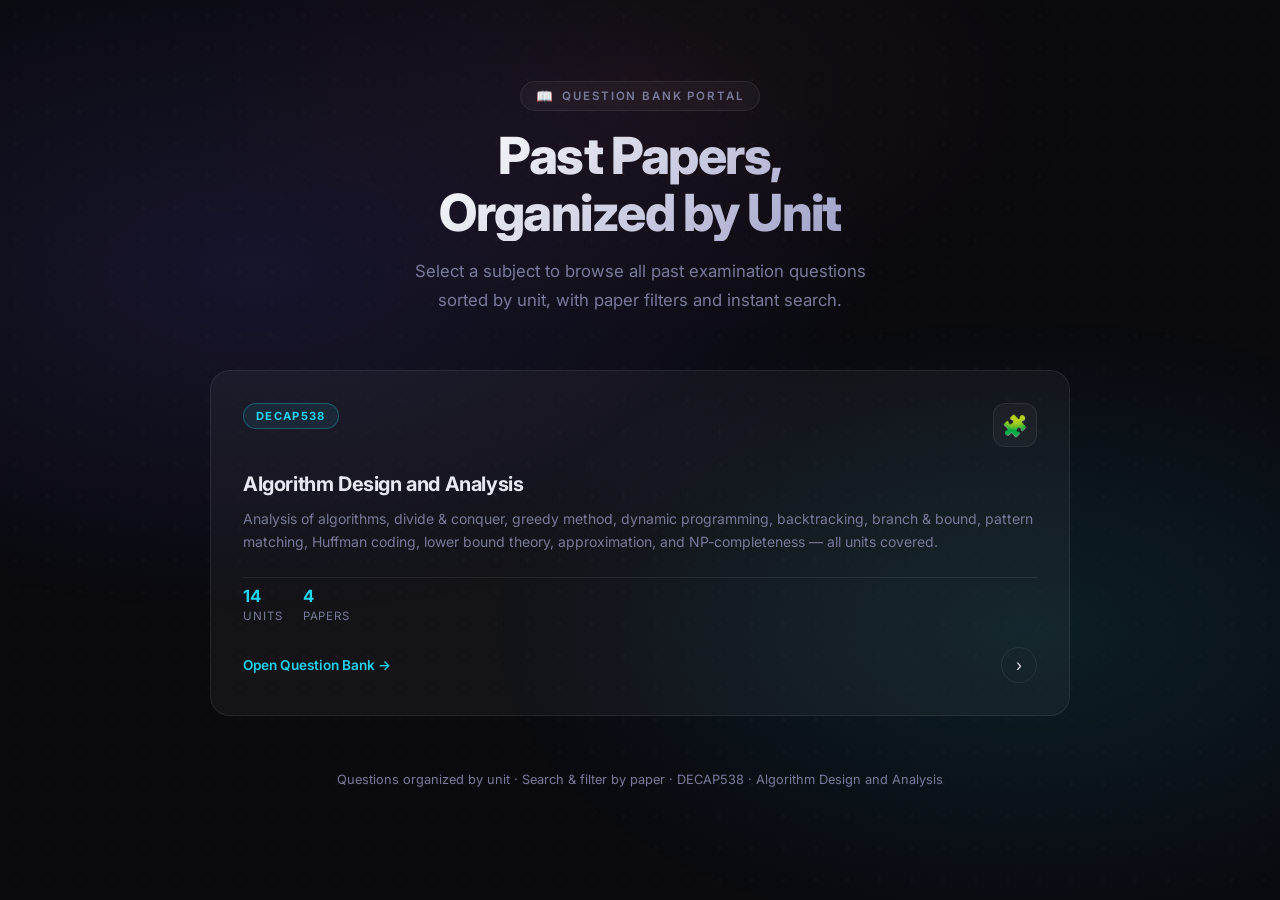
==== index.html @ adc1d6e7 "Add files via upload" ====
<!DOCTYPE html>
<html lang="en">
<head>
  <meta charset="UTF-8" />
  <meta name="viewport" content="width=device-width, initial-scale=1.0" />
  <title>Question Bank Portal</title>
  <link rel="preconnect" href="https://fonts.googleapis.com" />
  <link rel="preconnect" href="https://fonts.gstatic.com" crossorigin />
  <link href="https://fonts.googleapis.com/css2?family=Inter:wght@300;400;500;600;700;800&display=swap" rel="stylesheet" />
  <style>
*, *::before, *::after { box-sizing: border-box; margin: 0; padding: 0; }

    :root {
      --bg:         #0a0a0f;
      --surface:    rgba(255,255,255,0.04);
      --border:     rgba(255,255,255,0.08);
      --border-h:   rgba(255,255,255,0.18);
      --text:       #e8e8f0;
      --muted:      #7a7a9a;
      --accent1:    #7c6aff;   /* violet – Maths */
      --accent2:    #22d3ee;   /* cyan   – Data Structures */
      --accent3:    #f59e0b;   /* amber  – Java */
      --accent4:    #34d399;   /* emerald – Big Data */
      --glow1:      rgba(124,106,255,0.18);
      --glow2:      rgba(34,211,238,0.18);
      --glow3:      rgba(245,158,11,0.18);
      --glow4:      rgba(52,211,153,0.18);
      --accent5:    #38bdf8;   /* sky blue - Cloud Computing */
      --glow5:      rgba(56,189,248,0.18);
      --accent6:    #c084fc;   /* violet   - Web Technologies */
      --glow6:      rgba(192,132,252,0.18);
      --accent7:    #f43f5e;   /* rose - Analytical Skills */
      --glow7:      rgba(244,63,94,0.18);
    }

    html { scroll-behavior: smooth; }

    body {
      font-family: 'Inter', system-ui, sans-serif;
      background: var(--bg);
      color: var(--text);
      min-height: 100vh;
      display: flex;
      flex-direction: column;
      align-items: center;
      justify-content: center;
      padding: 2rem 1.5rem 4rem;
      overflow-x: hidden;
    }

    /* ── Animated mesh background ── */
    body::before {
      content: '';
      position: fixed;
      inset: 0;
      z-index: 0;
      background:
        radial-gradient(ellipse 70% 55% at 20% 30%, rgba(124,106,255,0.12) 0%, transparent 70%),
        radial-gradient(ellipse 60% 50% at 80% 70%, rgba(34,211,238,0.10) 0%, transparent 70%),
        radial-gradient(ellipse 50% 40% at 50% 10%, rgba(255,100,150,0.06) 0%, transparent 70%);
      animation: meshDrift 14s ease-in-out infinite alternate;
      pointer-events: none;
    }

    @keyframes meshDrift {
      from { transform: translateY(0) scale(1); }
      to   { transform: translateY(-24px) scale(1.04); }
    }

    /* ── Grid dots overlay ── */
    body::after {
      content: '';
      position: fixed;
      inset: 0;
      z-index: 0;
      background-image: radial-gradient(rgba(255,255,255,0.04) 1px, transparent 1px);
      background-size: 32px 32px;
      pointer-events: none;
    }

    /* ── Layout wrapper ── */
    .portal {
      position: relative;
      z-index: 1;
      width: 100%;
      max-width: 860px;
      display: flex;
      flex-direction: column;
      align-items: center;
      gap: 3.5rem;
    }

    /* ── Hero heading ── */
    .hero {
      text-align: center;
      display: flex;
      flex-direction: column;
      align-items: center;
      gap: 1rem;
    }

    .hero-eyebrow {
      display: inline-flex;
      align-items: center;
      gap: 0.5rem;
      font-size: 0.72rem;
      font-weight: 600;
      letter-spacing: 0.16em;
      text-transform: uppercase;
      color: var(--muted);
      border: 1px solid var(--border);
      border-radius: 99px;
      padding: 0.35rem 0.9rem;
      background: var(--surface);
    }

    .hero-eyebrow span { font-size: 0.85rem; }

    .hero h1 {
      font-size: clamp(2rem, 5vw, 3.2rem);
      font-weight: 800;
      letter-spacing: -0.03em;
      line-height: 1.12;
      background: linear-gradient(135deg, #ffffff 0%, #a0a0c8 100%);
      -webkit-background-clip: text;
      -webkit-text-fill-color: transparent;
      background-clip: text;
    }

    .hero p {
      font-size: 1.05rem;
      color: var(--muted);
      max-width: 480px;
      line-height: 1.7;
    }

    /* ── Cards grid ── */
    .cards {
      display: grid;
      grid-template-columns: repeat(auto-fit, minmax(280px, 1fr));
      gap: 1.5rem;
      width: 100%;
    }

    /* ── Individual card ── */
    .subject-card {
      position: relative;
      display: flex;
      flex-direction: column;
      gap: 1.5rem;
      padding: 2rem;
      background: var(--surface);
      border: 1px solid var(--border);
      border-radius: 20px;
      text-decoration: none;
      color: var(--text);
      overflow: hidden;
      cursor: pointer;
      transition:
        transform 0.35s cubic-bezier(0.22,0.68,0,1.2),
        border-color 0.3s ease,
        box-shadow 0.3s ease;
    }

    /* Glow blob inside each card */
    .subject-card::before {
      content: '';
      position: absolute;
      width: 260px;
      height: 260px;
      border-radius: 50%;
      top: -80px;
      right: -80px;
      filter: blur(80px);
      opacity: 0;
      transition: opacity 0.4s ease;
      pointer-events: none;
    }

    .subject-card.maths::before   { background: var(--glow1); }
    .subject-card.ds::before      { background: var(--glow2); }
    .subject-card.java::before    { background: var(--glow3); }
    .subject-card.bd::before      { background: var(--glow4); }
    .subject-card.cc::before      { background: var(--glow5); }
    .subject-card.web::before     { background: var(--glow6); }
    .subject-card.as::before      { background: var(--glow7); }

    .subject-card:hover {
      transform: translateY(-8px) scale(1.01);
      border-color: var(--border-h);
    }

    .subject-card.maths:hover { box-shadow: 0 24px 60px rgba(124,106,255,0.2); }
    .subject-card.ds:hover    { box-shadow: 0 24px 60px rgba(34,211,238,0.18); }
    .subject-card.java:hover  { box-shadow: 0 24px 60px rgba(245,158,11,0.18); }
    .subject-card.bd:hover    { box-shadow: 0 24px 60px rgba(52,211,153,0.18); }
    .subject-card.cc:hover    { box-shadow: 0 24px 60px rgba(56,189,248,0.18); }
    .subject-card.web:hover   { box-shadow: 0 24px 60px rgba(192,132,252,0.20); }
    .subject-card.as:hover    { box-shadow: 0 24px 60px rgba(244,63,94,0.20); }

    .subject-card:hover::before { opacity: 1; }

    /* Top section: badge + icon */
    .card-top {
      display: flex;
      align-items: flex-start;
      justify-content: space-between;
    }

    .course-badge {
      font-size: 0.7rem;
      font-weight: 700;
      letter-spacing: 0.12em;
      text-transform: uppercase;
      padding: 0.3rem 0.75rem;
      border-radius: 99px;
      border: 1px solid;
    }

    .maths .course-badge {
      color: var(--accent1);
      border-color: rgba(124,106,255,0.3);
      background: rgba(124,106,255,0.08);
    }

    .ds .course-badge {
      color: var(--accent2);
      border-color: rgba(34,211,238,0.3);
      background: rgba(34,211,238,0.08);
    }

    .java .course-badge {
      color: var(--accent3);
      border-color: rgba(245,158,11,0.3);
      background: rgba(245,158,11,0.08);
    }

    .bd .course-badge {
      color: var(--accent4);
      border-color: rgba(52,211,153,0.3);
      background: rgba(52,211,153,0.08);
    }

    .cc .course-badge {
      color: var(--accent5);
      border-color: rgba(56,189,248,0.3);
      background: rgba(56,189,248,0.08);
    }

    .web .course-badge {
      color: var(--accent6);
      border-color: rgba(192,132,252,0.3);
      background: rgba(192,132,252,0.08);
    }

    .as .course-badge {
      color: var(--accent7);
      border-color: rgba(244,63,94,0.3);
      background: rgba(244,63,94,0.08);
    }

    .card-icon {
      width: 44px;
      height: 44px;
      border-radius: 12px;
      border: 1px solid var(--border);
      background: var(--surface);
      display: flex;
      align-items: center;
      justify-content: center;
      font-size: 1.3rem;
      flex-shrink: 0;
    }

    /* Body */
    .card-body { display: flex; flex-direction: column; gap: 0.6rem; }

    .card-title {
      font-size: 1.25rem;
      font-weight: 700;
      letter-spacing: -0.02em;
      line-height: 1.3;
    }

    .card-desc {
      font-size: 0.875rem;
      color: var(--muted);
      line-height: 1.65;
    }

    /* Stats row */
    .card-stats {
      display: flex;
      gap: 1.25rem;
      padding-top: 0.5rem;
      border-top: 1px solid var(--border);
    }

    .stat {
      display: flex;
      flex-direction: column;
      gap: 0.15rem;
    }

    .stat-val {
      font-size: 1.05rem;
      font-weight: 700;
    }

    .maths .stat-val { color: var(--accent1); }
    .ds    .stat-val { color: var(--accent2); }
    .java  .stat-val { color: var(--accent3); }
    .bd    .stat-val { color: var(--accent4); }
    .cc    .stat-val { color: var(--accent5); }
    .web   .stat-val { color: var(--accent6); }
    .as    .stat-val { color: var(--accent7); }

    .stat-key {
      font-size: 0.72rem;
      color: var(--muted);
      text-transform: uppercase;
      letter-spacing: 0.08em;
    }

    /* CTA row */
    .card-cta {
      display: flex;
      align-items: center;
      justify-content: space-between;
      margin-top: auto;
    }

    .cta-label {
      font-size: 0.85rem;
      font-weight: 600;
    }

    .maths .cta-label { color: var(--accent1); }
    .ds    .cta-label { color: var(--accent2); }
    .java  .cta-label { color: var(--accent3); }
    .bd    .cta-label { color: var(--accent4); }
    .cc    .cta-label { color: var(--accent5); }
    .web   .cta-label { color: var(--accent6); }
    .as    .cta-label { color: var(--accent7); }

    .cta-arrow {
      width: 36px;
      height: 36px;
      border-radius: 50%;
      border: 1px solid var(--border);
      display: flex;
      align-items: center;
      justify-content: center;
      font-size: 1rem;
      transition: transform 0.3s ease, background 0.3s ease;
      flex-shrink: 0;
    }

    .subject-card:hover .cta-arrow {
      transform: translateX(4px);
    }

    .maths:hover .cta-arrow { background: rgba(124,106,255,0.12); }
    .ds:hover    .cta-arrow { background: rgba(34,211,238,0.10); }
    .java:hover  .cta-arrow { background: rgba(245,158,11,0.10); }
    .bd:hover    .cta-arrow { background: rgba(52,211,153,0.10); }
    .cc:hover    .cta-arrow { background: rgba(56,189,248,0.10); }
    .web:hover   .cta-arrow { background: rgba(192,132,252,0.12); }
    .as:hover    .cta-arrow { background: rgba(244,63,94,0.12); }

    /* Thin colored top border that slides in on hover */
    .card-accent-bar {
      position: absolute;
      top: 0; left: 0; right: 0;
      height: 2px;
      border-radius: 20px 20px 0 0;
      transform: scaleX(0);
      transform-origin: left;
      transition: transform 0.4s cubic-bezier(0.22,0.68,0,1);
    }

    .maths .card-accent-bar { background: linear-gradient(90deg, var(--accent1), #b48eff); }
    .ds    .card-accent-bar { background: linear-gradient(90deg, var(--accent2), #67e8f9); }
    .java  .card-accent-bar { background: linear-gradient(90deg, var(--accent3), #fcd34d); }
    .bd    .card-accent-bar { background: linear-gradient(90deg, var(--accent4), #86efac); }
    .cc    .card-accent-bar { background: linear-gradient(90deg, var(--accent5), #7dd3fc); }
    .web   .card-accent-bar { background: linear-gradient(90deg, var(--accent6), #e879f9); }
    .as    .card-accent-bar { background: linear-gradient(90deg, var(--accent7), #fb7185); }

    .subject-card:hover .card-accent-bar { transform: scaleX(1); }

    /* ── Footer note ── */
    .portal-footer {
      text-align: center;
      font-size: 0.8rem;
      color: var(--muted);
      position: relative;
      z-index: 1;
    }

    /* ── Responsive ── */
    @media (max-width: 520px) {
      .cards { grid-template-columns: 1fr; }
      .hero h1 { font-size: 1.85rem; }
    }

  </style>
</head>
<body>
  <div class="portal">
    <div class="hero">
      <div class="hero-eyebrow"><span>📖</span> Question Bank Portal</div>
      <h1>Past Papers,<br>Organized by Unit</h1>
      <p>Select a subject to browse all past examination questions sorted by unit, with paper filters and instant search.</p>
    </div>
    <div class="cards">
    <a href="./algorithm-design-and-analysis/index.html" class="subject-card ds" id="card-ds">
      <div class="card-accent-bar"></div>
      <div class="card-top">
        <span class="course-badge">DECAP538</span>
        <div class="card-icon">🧩</div>
      </div>
      <div class="card-body">
        <div class="card-title">Algorithm Design and Analysis</div>
        <p class="card-desc">Analysis of algorithms, divide &amp; conquer, greedy method, dynamic programming, backtracking, branch &amp; bound, pattern matching, Huffman coding, lower bound theory, approximation, and NP-completeness — all units covered.</p>
      </div>
      <div class="card-stats">
        <div class="stat"><span class="stat-val">14</span><span class="stat-key">Units</span></div>
        <div class="stat"><span class="stat-val">4</span><span class="stat-key">Papers</span></div>
      </div>
      <div class="card-cta"><span class="cta-label">Open Question Bank →</span><span class="cta-arrow">›</span></div>
    </a>
    </div>
    <p class="portal-footer">Questions organized by unit · Search &amp; filter by paper · DECAP538 · Algorithm Design and Analysis</p>
  </div>
</body>
</html>
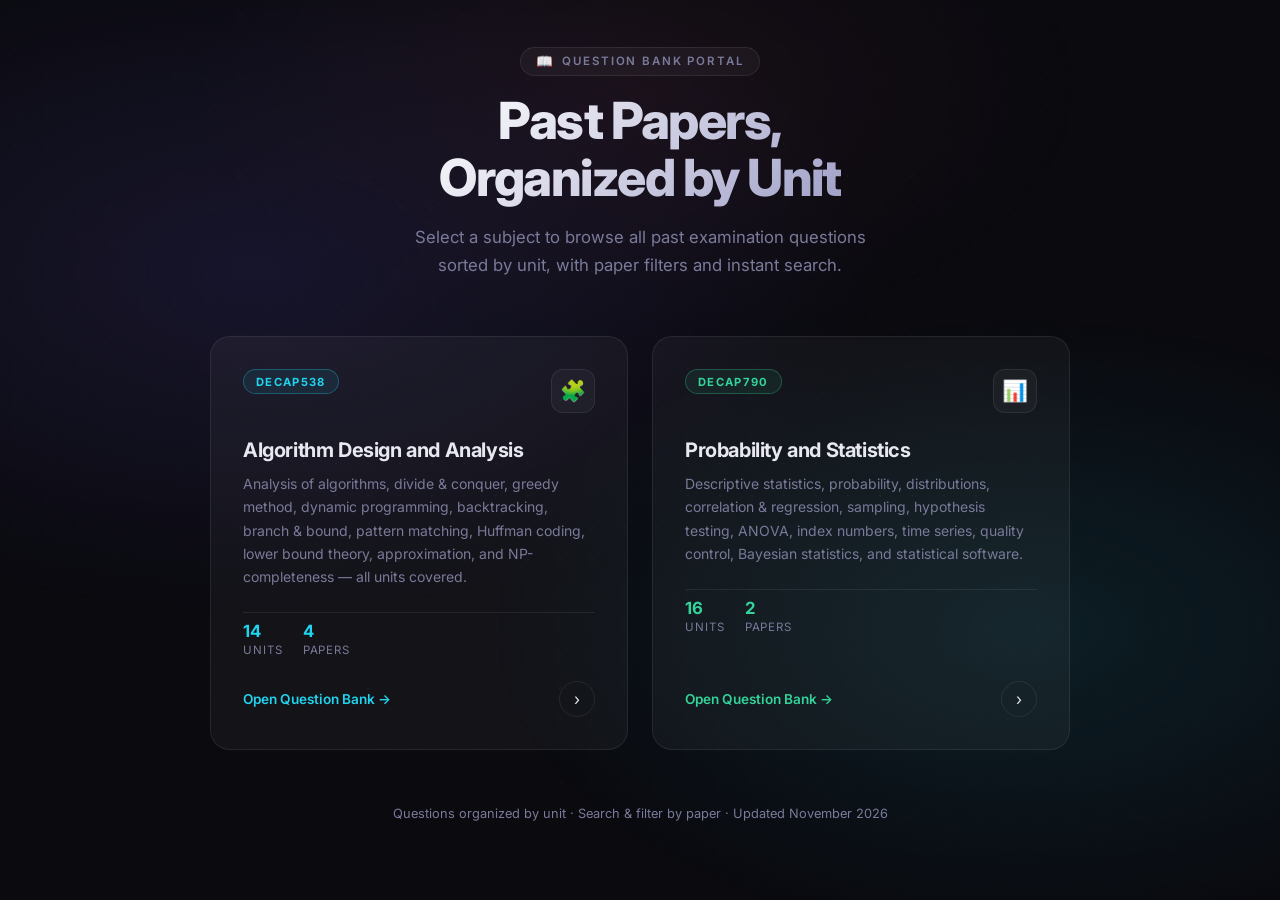
==== commit c57bf762: "Add files via upload" ====
--- a/index.html
+++ b/index.html
@@ -430,8 +430,24 @@
       </div>
       <div class="card-cta"><span class="cta-label">Open Question Bank →</span><span class="cta-arrow">›</span></div>
     </a>
+    <a href="./probability-and-statistics/index.html" class="subject-card bd" id="card-bd">
+      <div class="card-accent-bar"></div>
+      <div class="card-top">
+        <span class="course-badge">DECAP790</span>
+        <div class="card-icon">📊</div>
+      </div>
+      <div class="card-body">
+        <div class="card-title">Probability and Statistics</div>
+        <p class="card-desc">Descriptive statistics, probability, distributions, correlation &amp; regression, sampling, hypothesis testing, ANOVA, index numbers, time series, quality control, Bayesian statistics, and statistical software.</p>
+      </div>
+      <div class="card-stats">
+        <div class="stat"><span class="stat-val">16</span><span class="stat-key">Units</span></div>
+        <div class="stat"><span class="stat-val">2</span><span class="stat-key">Papers</span></div>
+      </div>
+      <div class="card-cta"><span class="cta-label">Open Question Bank →</span><span class="cta-arrow">›</span></div>
+    </a>
     </div>
-    <p class="portal-footer">Questions organized by unit · Search &amp; filter by paper · DECAP538 · Algorithm Design and Analysis</p>
+    <p class="portal-footer">Questions organized by unit · Search &amp; filter by paper · Updated November 2026</p>
   </div>
 </body>
 </html>
